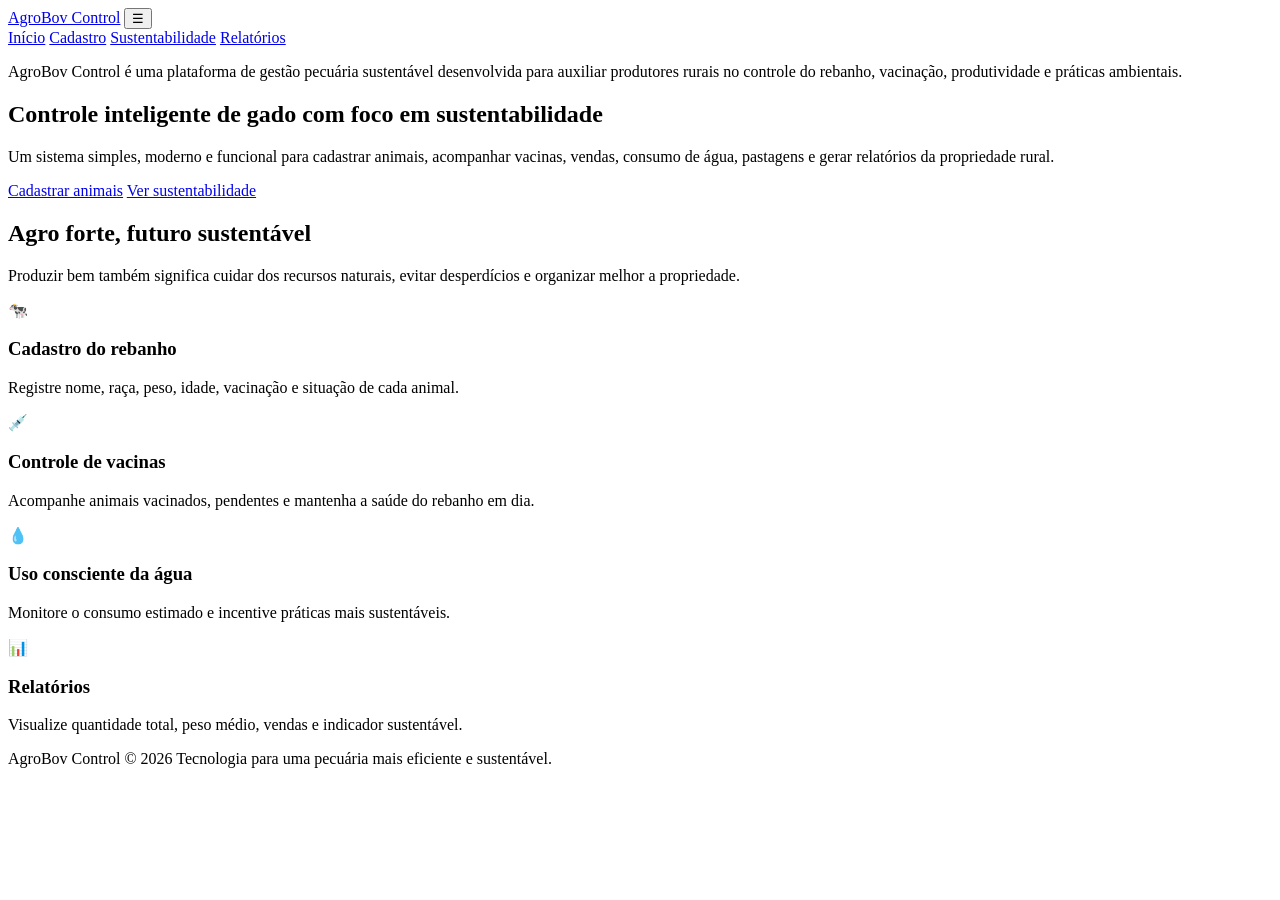
==== index.html @ f8a2cb28 "Add files via upload" ====
<!DOCTYPE html>
<html lang="pt-BR">
<head>
  <meta charset="UTF-8">
  <meta name="viewport" content="width=device-width, initial-scale=1.0">
  <title>AgroBov Control | Início</title>
  <link rel="stylesheet" href="css/style.css">
</head>
<body>
  <header class="topo">
    <nav class="menu">
      <a class="logo" href="index.html">AgroBov Control</a>
      <button class="menu-botao" id="menuBotao" aria-label="Abrir menu">☰</button>
      <div class="links" id="menuLinks">
        <a href="index.html">Início</a>
        <a href="cadastro.html">Cadastro</a>
        <a href="sustentabilidade.html">Sustentabilidade</a>
        <a href="relatorios.html">Relatórios</a>
      </div>
    </nav>
  </header>

  <main>
    <section class="hero">
      <div class="hero-texto">
        <p class="etiqueta">AgroBov Control é uma plataforma de gestão pecuária sustentável desenvolvida para auxiliar produtores rurais no controle do rebanho, vacinação, produtividade e práticas ambientais.</p>
        <h1>Controle inteligente de gado com foco em sustentabilidade</h1>
        <p>Um sistema simples, moderno e funcional para cadastrar animais, acompanhar vacinas, vendas, consumo de água, pastagens e gerar relatórios da propriedade rural.</p>
        <div class="acoes">
          <a class="botao" href="cadastro.html">Cadastrar animais</a>
          <a class="botao secundario" href="sustentabilidade.html">Ver sustentabilidade</a>
        </div>
      </div>
      <div class="card-destaque">
        <h2>Agro forte, futuro sustentável</h2>
        <p>Produzir bem também significa cuidar dos recursos naturais, evitar desperdícios e organizar melhor a propriedade.</p>
      </div>
    </section>

    <section class="grade recursos">
      <article class="card">
        <span>🐄</span>
        <h3>Cadastro do rebanho</h3>
        <p>Registre nome, raça, peso, idade, vacinação e situação de cada animal.</p>
      </article>
      <article class="card">
        <span>💉</span>
        <h3>Controle de vacinas</h3>
        <p>Acompanhe animais vacinados, pendentes e mantenha a saúde do rebanho em dia.</p>
      </article>
      <article class="card">
        <span>💧</span>
        <h3>Uso consciente da água</h3>
        <p>Monitore o consumo estimado e incentive práticas mais sustentáveis.</p>
      </article>
      <article class="card">
        <span>📊</span>
        <h3>Relatórios</h3>
        <p>Visualize quantidade total, peso médio, vendas e indicador sustentável.</p>
      </article>
    </section>
  </main>

  <footer>
    <p>AgroBov Control © 2026
       Tecnologia para uma pecuária mais eficiente e sustentável.</p>
  </footer>

  <script src="js/script.js"></script>
</body>
</html>
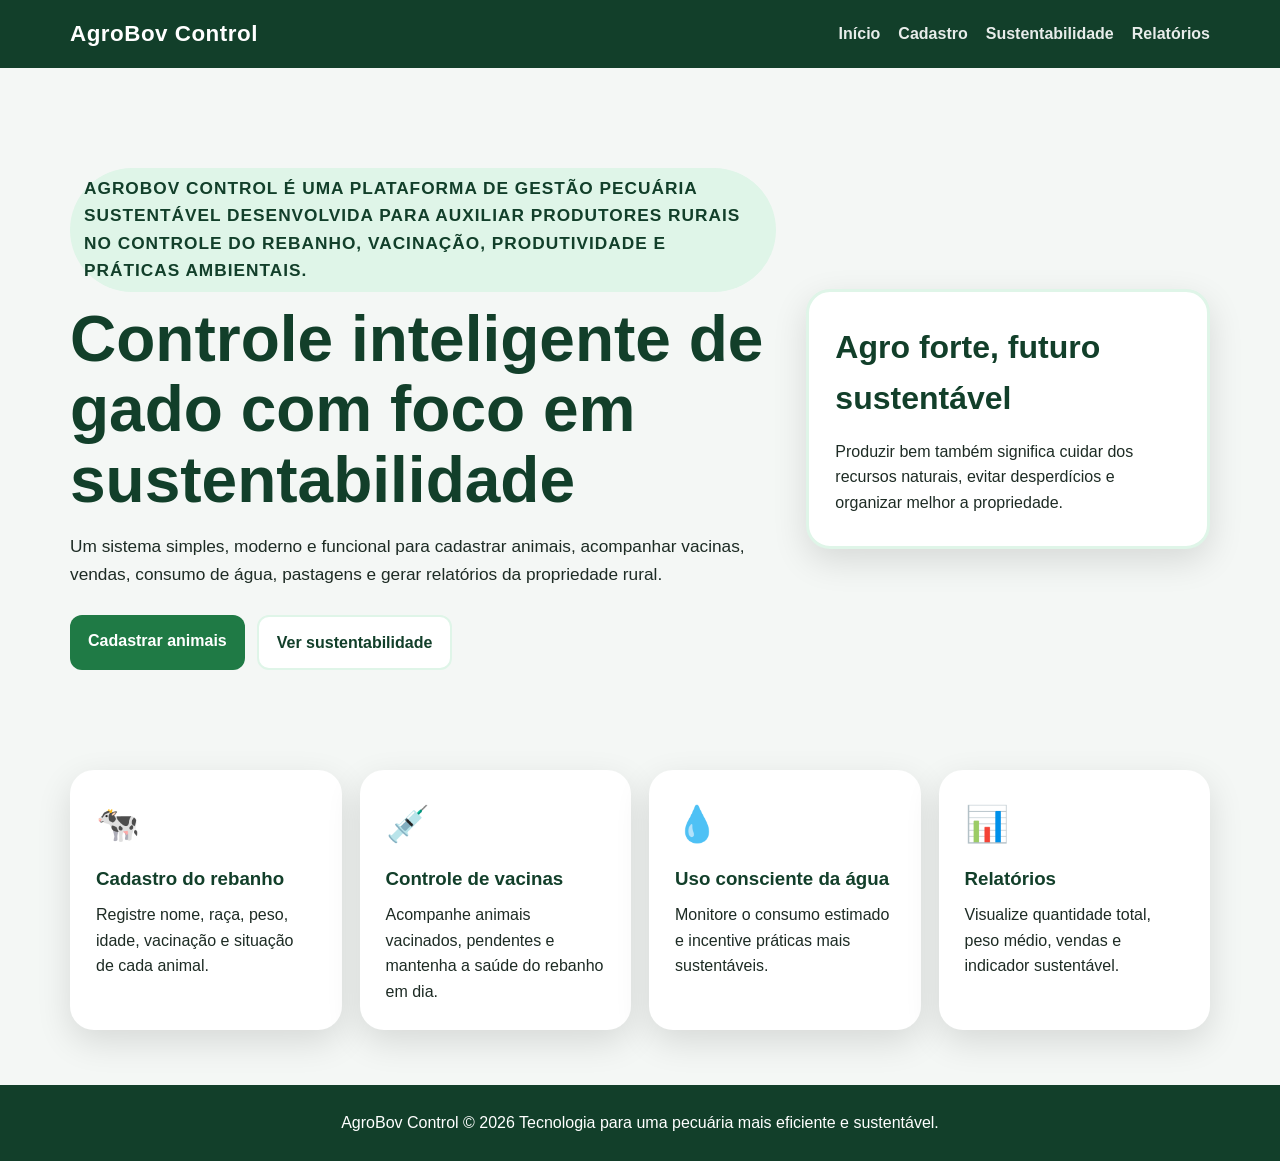
==== commit a7d536ef: "Update index.html" ====
--- a/index.html
+++ b/index.html
@@ -4,7 +4,7 @@
   <meta charset="UTF-8">
   <meta name="viewport" content="width=device-width, initial-scale=1.0">
   <title>AgroBov Control | Início</title>
-  <link rel="stylesheet" href="css/style.css">
+<link rel="stylesheet" href="style.css">
 </head>
 <body>
   <header class="topo">
@@ -66,6 +66,6 @@
        Tecnologia para uma pecuária mais eficiente e sustentável.</p>
   </footer>
 
-  <script src="js/script.js"></script>
+  <script src="script.js"></script>
 </body>
 </html>
--- a/style.css
+++ b/style.css
@@ -0,0 +1,411 @@
+* {
+  box-sizing: border-box;
+  margin: 0;
+  padding: 0;
+}
+
+:root {
+  --verde-escuro: #123f2a;
+  --verde: #1f7a45;
+  --verde-claro: #dff5e8;
+  --amarelo: #f4c542;
+  --marrom: #80592f;
+  --branco: #ffffff;
+  --cinza: #f4f7f5;
+  --texto: #1d2b24;
+  --sombra: 0 12px 35px rgba(0, 0, 0, 0.12);
+}
+
+body {
+  font-family: Arial, Helvetica, sans-serif;
+  background: var(--cinza);
+  color: var(--texto);
+  line-height: 1.6;
+}
+
+.topo {
+  background: var(--verde-escuro);
+  position: sticky;
+  top: 0;
+  z-index: 10;
+}
+
+.menu {
+  max-width: 1180px;
+  margin: auto;
+  padding: 16px 20px;
+  display: flex;
+  align-items: center;
+  justify-content: space-between;
+}
+
+.logo {
+  color: var(--branco);
+  text-decoration: none;
+  font-size: 1.4rem;
+  font-weight: 800;
+  letter-spacing: 0.5px;
+}
+
+.links {
+  display: flex;
+  gap: 18px;
+}
+
+.links a {
+  color: var(--branco);
+  text-decoration: none;
+  font-weight: 600;
+  opacity: 0.9;
+}
+
+.links a:hover {
+  color: var(--amarelo);
+}
+
+.menu-botao {
+  display: none;
+  background: transparent;
+  color: var(--branco);
+  border: 0;
+  font-size: 1.8rem;
+  cursor: pointer;
+}
+
+.hero {
+  min-height: 78vh;
+  max-width: 1180px;
+  margin: auto;
+  padding: 70px 20px;
+  display: grid;
+  grid-template-columns: 1.4fr 0.8fr;
+  align-items: center;
+  gap: 30px;
+}
+
+.hero-texto h1,
+.cabecalho-pagina h1 {
+  font-size: clamp(2.1rem, 5vw, 4.2rem);
+  line-height: 1.1;
+  color: var(--verde-escuro);
+  margin: 12px 0 18px;
+}
+
+.hero-texto p,
+.cabecalho-pagina p {
+  max-width: 760px;
+  font-size: 1.08rem;
+}
+
+.etiqueta {
+  display: inline-block;
+  background: var(--verde-claro);
+  color: var(--verde-escuro);
+  padding: 7px 14px;
+  border-radius: 999px;
+  font-weight: 800;
+  text-transform: uppercase;
+  font-size: 0.78rem;
+  letter-spacing: 1px;
+}
+
+.acoes {
+  margin-top: 26px;
+  display: flex;
+  flex-wrap: wrap;
+  gap: 12px;
+}
+
+.botao {
+  border: 0;
+  background: var(--verde);
+  color: var(--branco);
+  padding: 13px 18px;
+  border-radius: 12px;
+  text-decoration: none;
+  font-weight: 800;
+  cursor: pointer;
+  display: inline-block;
+  text-align: center;
+}
+
+.botao:hover {
+  filter: brightness(0.95);
+}
+
+.secundario {
+  background: var(--branco);
+  color: var(--verde-escuro);
+  border: 2px solid var(--verde-claro);
+}
+
+.card-destaque,
+.card,
+.formulario,
+.resumo-lateral,
+.card-indice,
+.grafico-card {
+  background: var(--branco);
+  border-radius: 24px;
+  padding: 26px;
+  box-shadow: var(--sombra);
+}
+
+.card-destaque {
+  border: 3px solid var(--verde-claro);
+  min-height: 260px;
+  display: flex;
+  flex-direction: column;
+  justify-content: center;
+}
+
+.card-destaque h2 {
+  color: var(--verde-escuro);
+  font-size: 2rem;
+  margin-bottom: 14px;
+}
+
+.grade {
+  max-width: 1180px;
+  margin: 0 auto 55px;
+  padding: 0 20px;
+  display: grid;
+  grid-template-columns: repeat(4, 1fr);
+  gap: 18px;
+}
+
+.card span {
+  font-size: 2.2rem;
+}
+
+.card h3 {
+  color: var(--verde-escuro);
+  margin: 12px 0 8px;
+}
+
+.pagina {
+  max-width: 1180px;
+  margin: auto;
+  padding: 45px 20px;
+}
+
+.cabecalho-pagina {
+  margin-bottom: 28px;
+}
+
+.painel-formulario {
+  display: grid;
+  grid-template-columns: 1fr 0.85fr;
+  gap: 22px;
+  align-items: start;
+  margin-bottom: 34px;
+}
+
+.formulario {
+  display: flex;
+  flex-direction: column;
+  gap: 11px;
+}
+
+.formulario label {
+  font-weight: 800;
+  color: var(--verde-escuro);
+}
+
+.formulario input,
+.formulario select,
+.formulario textarea {
+  width: 100%;
+  border: 2px solid #d8e5dd;
+  border-radius: 12px;
+  padding: 12px;
+  font-size: 1rem;
+  font-family: inherit;
+}
+
+.formulario input:focus,
+.formulario select:focus,
+.formulario textarea:focus {
+  outline: 3px solid var(--verde-claro);
+  border-color: var(--verde);
+}
+
+.duas-colunas {
+  display: grid;
+  grid-template-columns: 1fr 1fr;
+  gap: 12px;
+}
+
+.resumo-lateral strong,
+.indicador strong {
+  display: block;
+  font-size: 2rem;
+  color: var(--verde);
+  margin-bottom: 12px;
+}
+
+.lista-area {
+  background: var(--branco);
+  border-radius: 24px;
+  padding: 24px;
+  box-shadow: var(--sombra);
+}
+
+.lista-area h2 {
+  color: var(--verde-escuro);
+  margin-bottom: 16px;
+}
+
+.tabela-responsiva {
+  overflow-x: auto;
+}
+
+table {
+  width: 100%;
+  border-collapse: collapse;
+  min-width: 760px;
+}
+
+th,
+td {
+  padding: 13px;
+  text-align: left;
+  border-bottom: 1px solid #e2e8e4;
+}
+
+th {
+  background: var(--verde-claro);
+  color: var(--verde-escuro);
+}
+
+.acao-tabela {
+  border: 0;
+  padding: 8px 10px;
+  border-radius: 8px;
+  margin-right: 5px;
+  cursor: pointer;
+  font-weight: 700;
+}
+
+.editar {
+  background: var(--amarelo);
+  color: #392700;
+}
+
+.excluir {
+  background: #d94f4f;
+  color: var(--branco);
+}
+
+.card-indice {
+  text-align: center;
+}
+
+.circulo {
+  width: 150px;
+  height: 150px;
+  border-radius: 50%;
+  margin: 20px auto;
+  background: var(--verde-claro);
+  display: flex;
+  align-items: center;
+  justify-content: center;
+  font-size: 2.8rem;
+  font-weight: 900;
+  color: var(--verde-escuro);
+  border: 10px solid var(--verde);
+}
+
+.dicas {
+  grid-template-columns: repeat(3, 1fr);
+  padding: 0;
+}
+
+.indicadores {
+  grid-template-columns: repeat(4, 1fr);
+  padding: 0;
+  margin-bottom: 28px;
+}
+
+.indicador p {
+  font-weight: 800;
+}
+
+.grafico {
+  display: flex;
+  align-items: flex-end;
+  gap: 12px;
+  min-height: 220px;
+  padding-top: 18px;
+  border-bottom: 2px solid #d8e5dd;
+}
+
+.barra-wrap {
+  flex: 1;
+  text-align: center;
+}
+
+.barra {
+  background: var(--verde);
+  border-radius: 10px 10px 0 0;
+  min-height: 18px;
+  margin-bottom: 8px;
+}
+
+.barra-wrap small {
+  font-weight: 700;
+  color: var(--verde-escuro);
+}
+
+footer {
+  text-align: center;
+  padding: 25px 20px;
+  background: var(--verde-escuro);
+  color: var(--branco);
+  margin-top: 30px;
+}
+
+@media (max-width: 850px) {
+  .menu {
+    flex-wrap: wrap;
+  }
+
+  .menu-botao {
+    display: block;
+  }
+
+  .links {
+    display: none;
+    width: 100%;
+    flex-direction: column;
+    padding-top: 16px;
+  }
+
+  .links.aberto {
+    display: flex;
+  }
+
+  .hero,
+  .painel-formulario {
+    grid-template-columns: 1fr;
+  }
+
+  .grade,
+  .dicas,
+  .indicadores {
+    grid-template-columns: 1fr 1fr;
+  }
+}
+
+@media (max-width: 560px) {
+  .grade,
+  .dicas,
+  .indicadores,
+  .duas-colunas {
+    grid-template-columns: 1fr;
+  }
+
+  .hero {
+    padding-top: 45px;
+  }
+}
